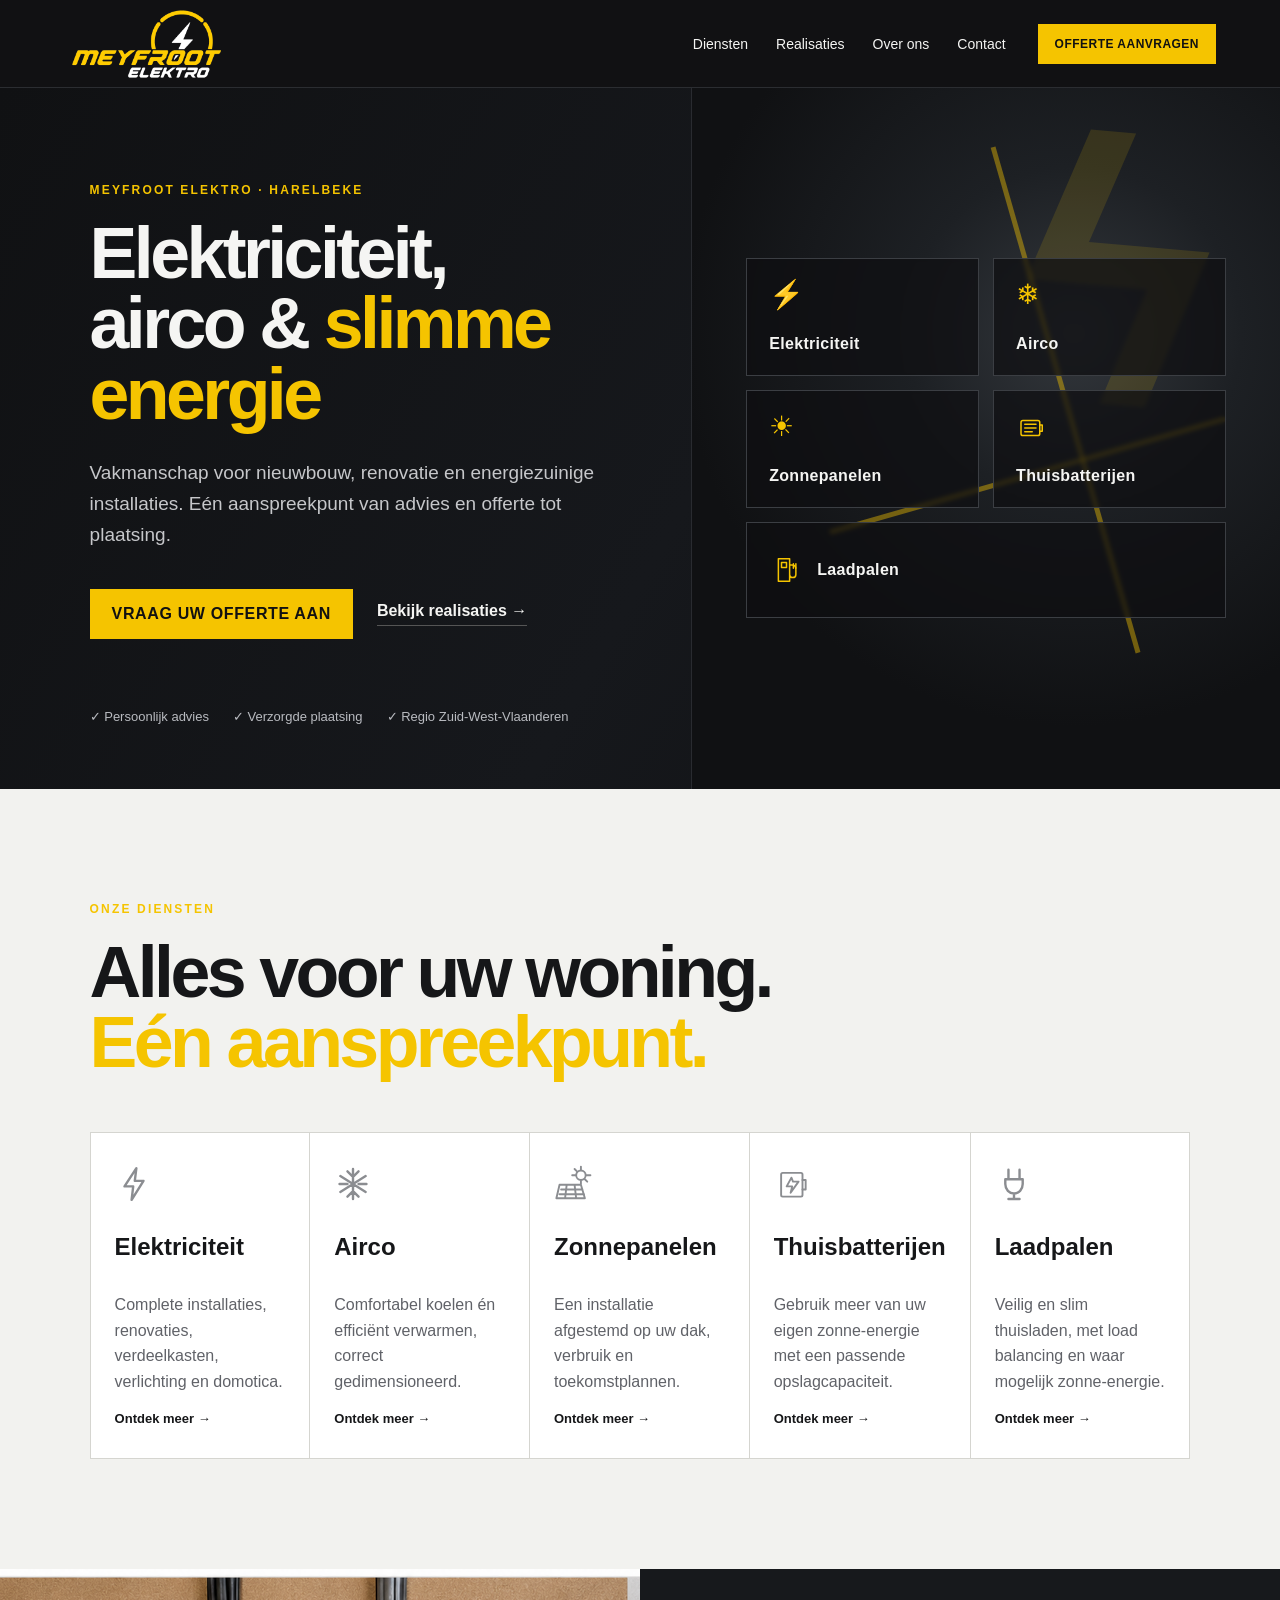
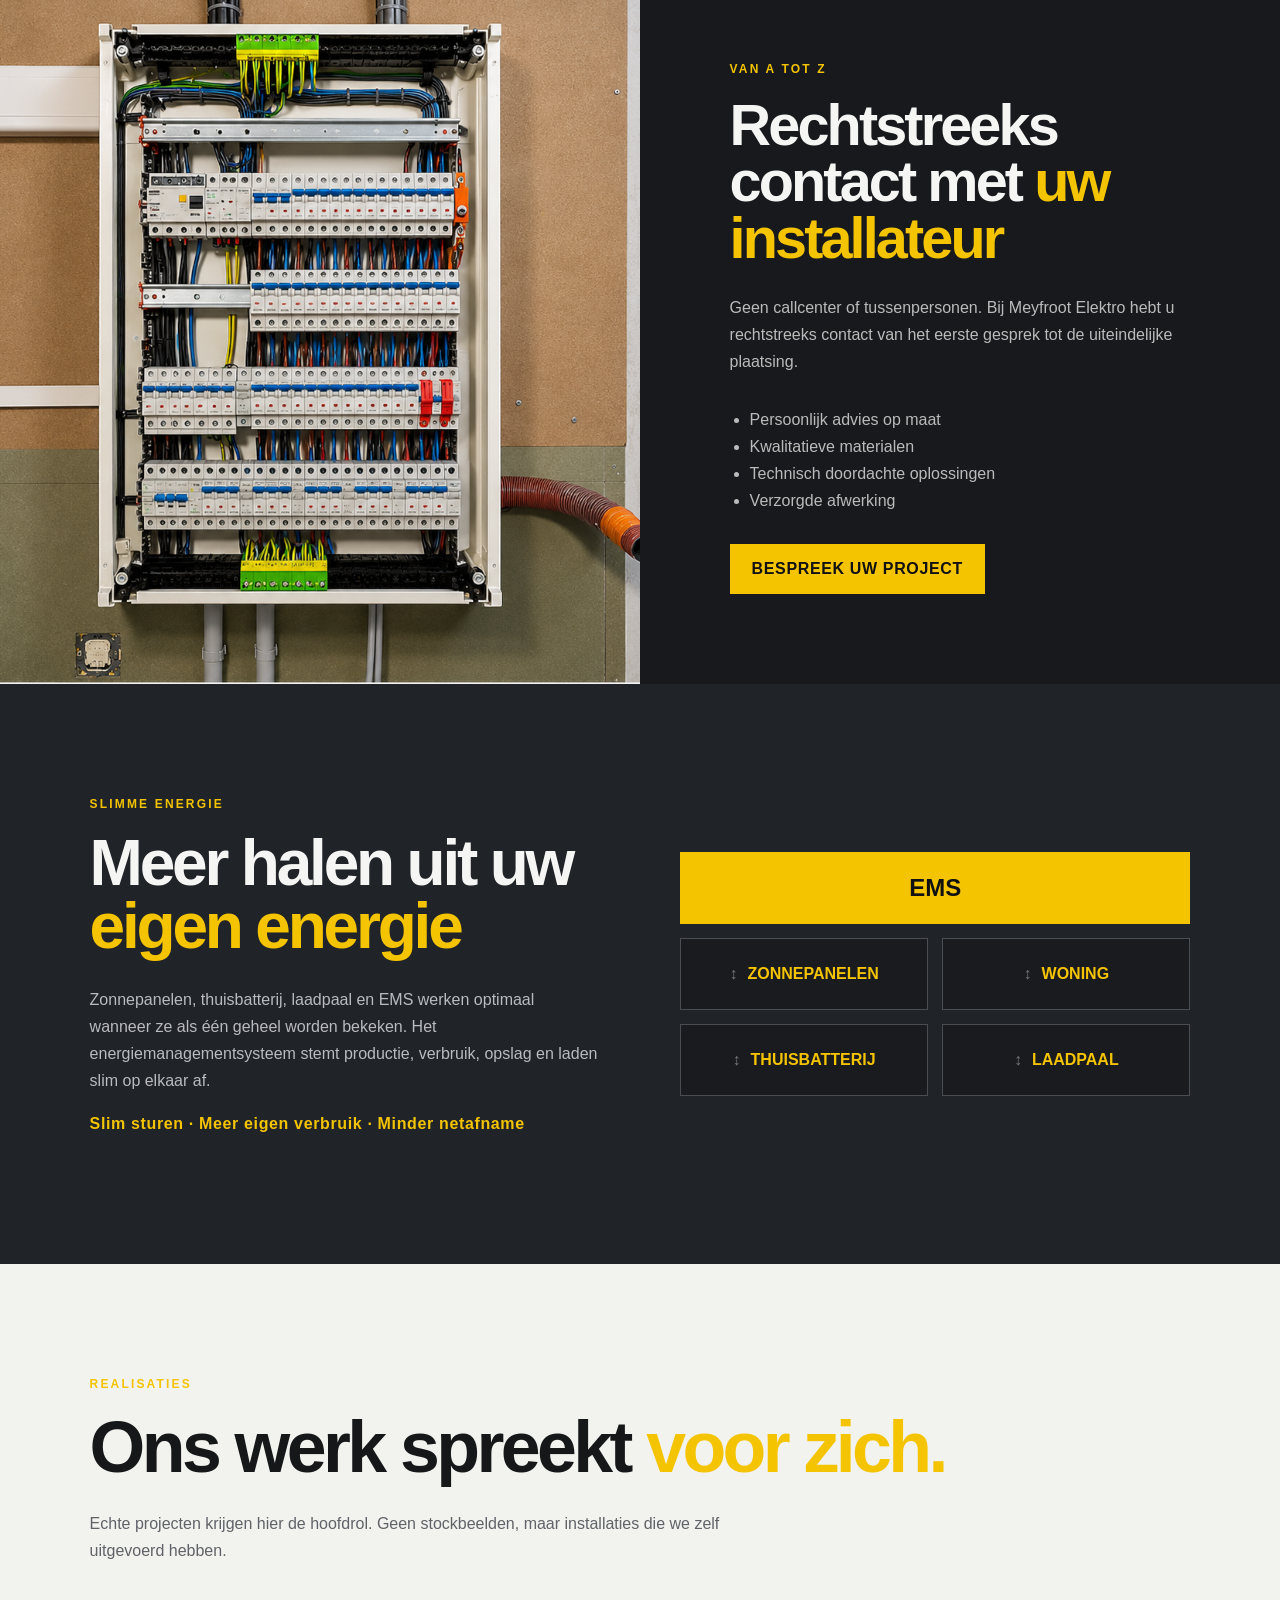
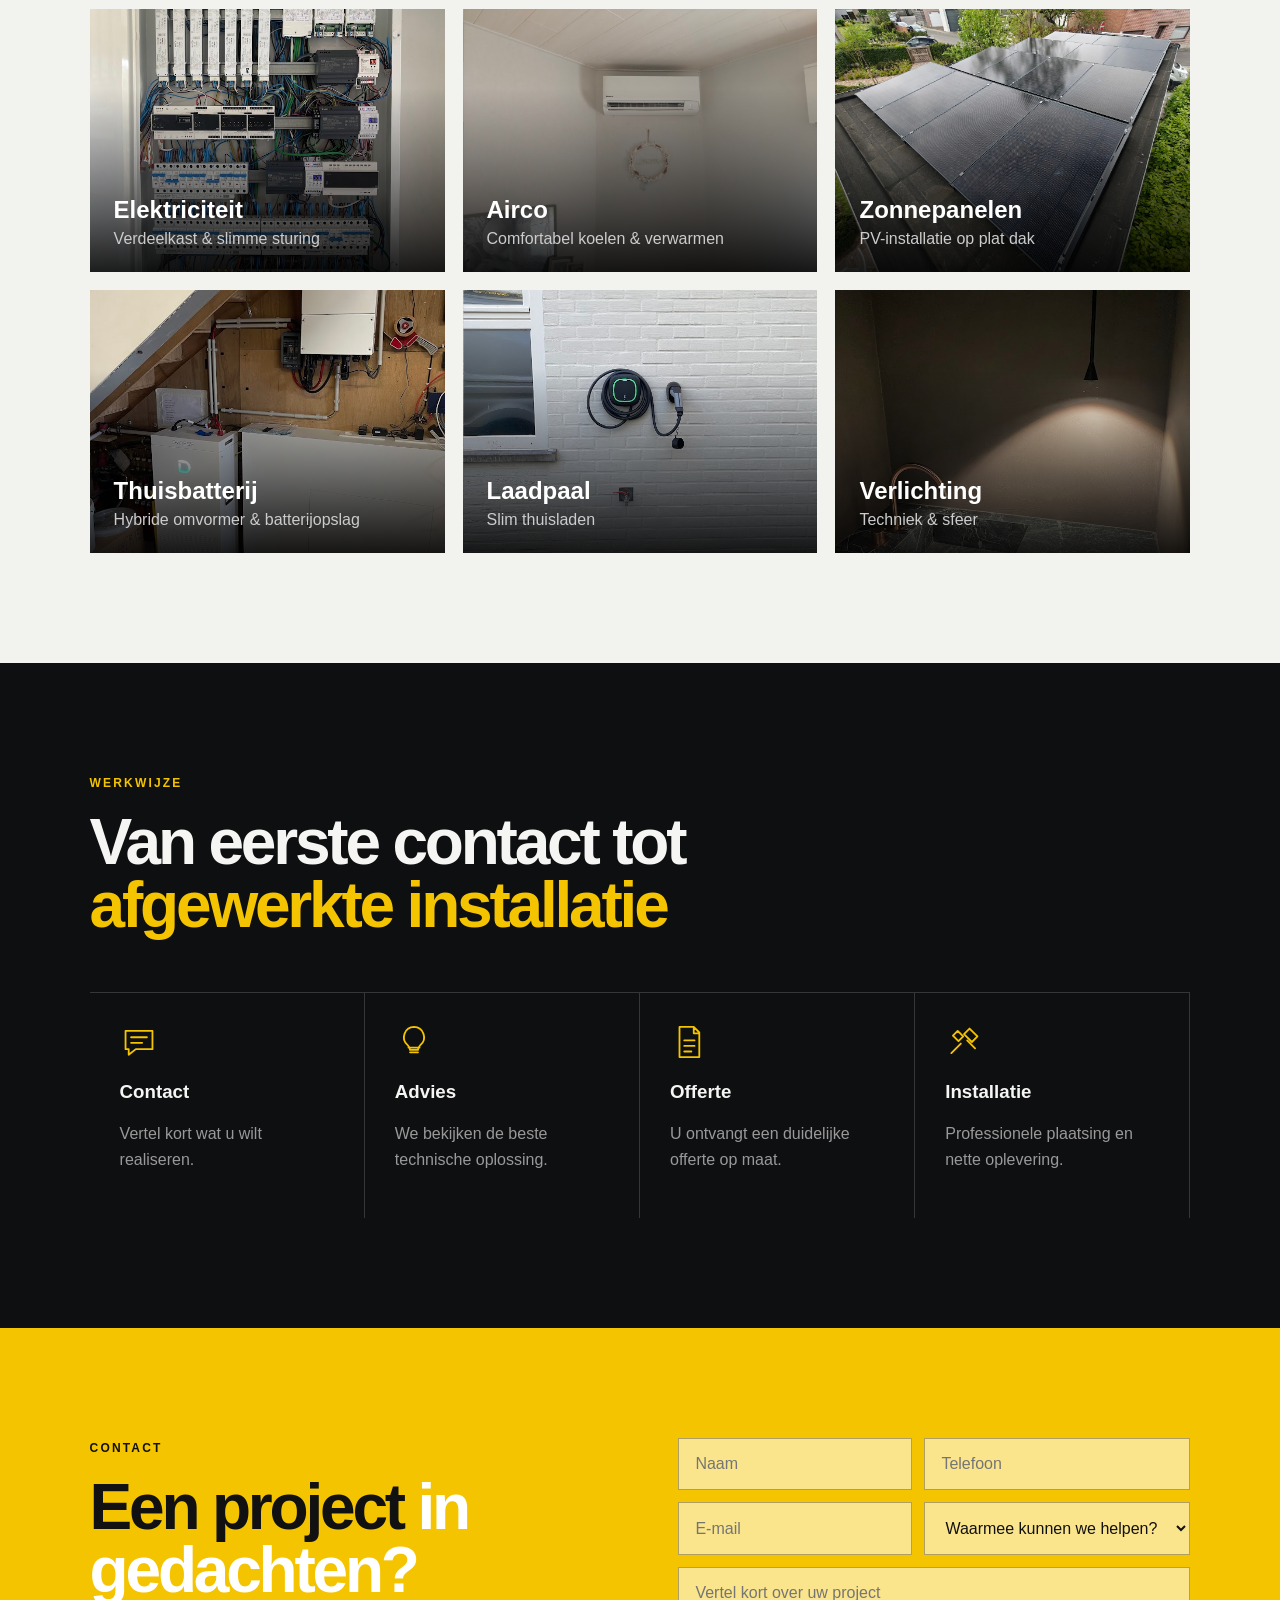
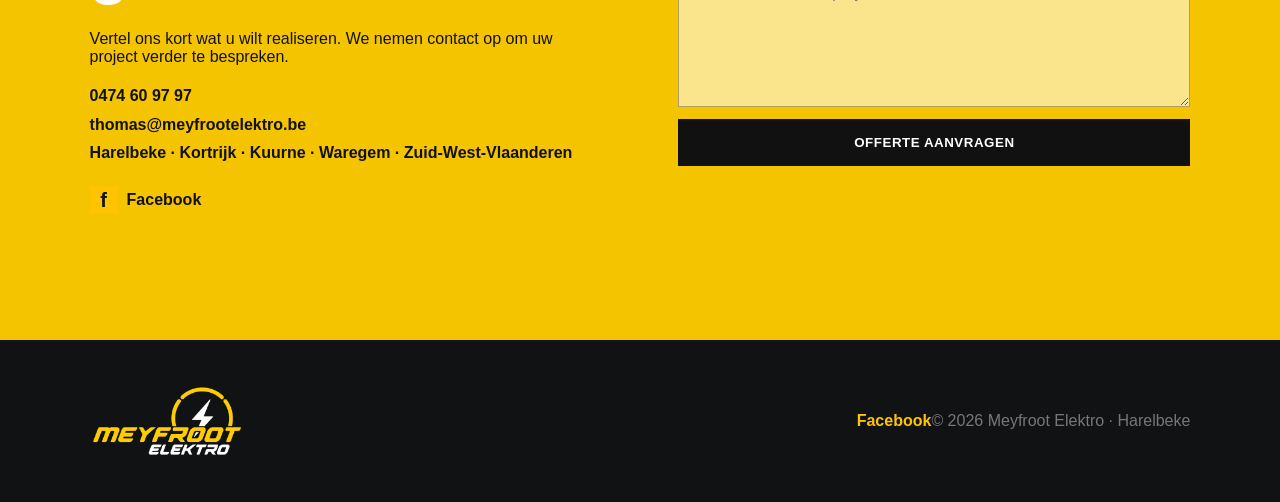
==== index.html @ 27830243 "Website Meyfroot Elektro overgezet van Wix Co-Authored-By: Claude Opus 5.5 <noreply@anthropic.com> C" ====
<!doctype html><html lang="nl"><head><meta charset="utf-8"><meta name="viewport" content="width=device-width,initial-scale=1"><title>Meyfroot Elektro | Elektricien Harelbeke & Kortrijk</title><meta name="description" content="Elektriciteitswerken, airco, zonnepanelen, thuisbatterijen en laadpalen in Harelbeke, Kortrijk en Zuid-West-Vlaanderen."><link rel="stylesheet" href="style.css"></head><body>
<header><a class="brand" href="#home"><img src="meyfroot-logo.png" alt="Meyfroot Elektro"></a><nav><a href="#diensten">Diensten</a><a href="realisaties.html">Realisaties</a><a href="#over">Over ons</a><a href="#contact">Contact</a></nav><a class="btn small" href="#contact">Offerte aanvragen</a></header>
<main id="home"><section class="hero"><div class="hero-copy"><span class="eyebrow">MEYFROOT ELEKTRO · HARELBEKE</span><h1>Elektriciteit, airco & <em>slimme energie</em></h1><p>Vakmanschap voor nieuwbouw, renovatie en energiezuinige installaties. Eén aanspreekpunt van advies en offerte tot plaatsing.</p><div class="actions"><a class="btn" href="#contact">Vraag uw offerte aan</a><a class="ghost" href="realisaties.html">Bekijk realisaties →</a></div><div class="trust"><span>✓ Persoonlijk advies</span><span>✓ Verzorgde plaatsing</span><span>✓ Regio Zuid-West-Vlaanderen</span></div></div><div class="hero-visual"><div class="hero-bolt" aria-hidden="true">ϟ</div><div class="hero-service-grid">
<a href="elektriciteit.html"><span class="mini-icon">⚡</span><b>Elektriciteit</b></a>
<a href="airco.html"><span class="mini-icon">❄</span><b>Airco</b></a>
<a href="zonnepanelen.html"><span class="mini-icon">☀</span><b>Zonnepanelen</b></a>
<a href="thuisbatterijen.html"><span class="mini-icon svg-mini"><svg viewBox="0 0 48 48" aria-hidden="true"><rect x="8" y="12" width="30" height="24" rx="3"/><path d="M38 19h4v10h-4M14 18h18M14 24h18M14 30h12"/></svg></span><b>Thuisbatterijen</b></a>
<a href="laadpalen.html"><span class="mini-icon svg-mini"><svg viewBox="0 0 48 48" aria-hidden="true"><path d="M15 6h18v36H15zM20 12h8v8h-8zM33 16h4c4 0 6 3 6 7v8c0 3-2 5-5 5s-5-2-5-5"/><path d="M39 14v7M43 14v7"/></svg></span><b>Laadpalen</b></a>
</div></div></section>
<section class="section light" id="diensten"><span class="eyebrow dark">ONZE DIENSTEN</span><h2>Alles voor uw woning.<br><em>Eén aanspreekpunt.</em></h2><div class="cards"><article><span class="service-icon" aria-hidden="true"><svg viewBox="0 0 48 48"><path d="M27 4 12 27h11l-2 17 15-24H25z"/></svg></span><h3>Elektriciteit</h3><p>Complete installaties, renovaties, verdeelkasten, verlichting en domotica.</p><a href="elektriciteit.html">Ontdek meer →</a></article><article><span class="service-icon" aria-hidden="true"><svg viewBox="0 0 48 48"><path d="M24 5v38M8 14l32 20M8 34l32-20M17 8l7 7 7-7M17 40l7-7 7 7M7 24h10M31 24h10"/></svg></span><h3>Airco</h3><p>Comfortabel koelen én efficiënt verwarmen, correct gedimensioneerd.</p><a href="airco.html">Ontdek meer →</a></article><article><span class="service-icon" aria-hidden="true"><svg viewBox="0 0 48 48"><circle cx="34" cy="13" r="6"/><path d="M34 2v4M34 20v4M23 13h4M41 13h5M26 5l3 3M39 18l3 3M7 25h27l5 17H3zM9 31h27M7 37h31M16 25l-2 17M26 25l2 17"/></svg></span><h3>Zonnepanelen</h3><p>Een installatie afgestemd op uw dak, verbruik en toekomstplannen.</p><a href="zonnepanelen.html">Ontdek meer →</a></article><article><span class="service-icon" aria-hidden="true"><svg viewBox="0 0 48 48"><rect x="9" y="10" width="27" height="30" rx="2"/><path d="M36 19h4v12h-4M22 16l-6 11h7l-2 8 10-14h-7z"/></svg></span><h3>Thuisbatterijen</h3><p>Gebruik meer van uw eigen zonne-energie met een passende opslagcapaciteit.</p><a href="thuisbatterijen.html">Ontdek meer →</a></article><article><span class="service-icon" aria-hidden="true"><svg viewBox="0 0 48 48"><path d="M17 6v12M31 6v12M13 18h22v6c0 7-5 12-11 12s-11-5-11-12zM24 36v7M17 43h14"/></svg></span><h3>Laadpalen</h3><p>Veilig en slim thuisladen, met load balancing en waar mogelijk zonne-energie.</p><a href="laadpalen.html">Ontdek meer →</a></article></div></section>
<section class="split" id="over"><div class="real-photo"><img src="assets/elektriciteit-contact-kast-clean.png" alt="Verzorgde elektrische verdeelkast door Meyfroot Elektro"></div><div class="split-copy"><span class="eyebrow">VAN A TOT Z</span><h2>Rechtstreeks contact met <em>uw installateur</em></h2><p>Geen callcenter of tussenpersonen. Bij Meyfroot Elektro hebt u rechtstreeks contact van het eerste gesprek tot de uiteindelijke plaatsing.</p><ul><li>Persoonlijk advies op maat</li><li>Kwalitatieve materialen</li><li>Technisch doordachte oplossingen</li><li>Verzorgde afwerking</li></ul><a class="btn" href="#contact">Bespreek uw project</a></div></section>
<section class="section energy"><div><span class="eyebrow">SLIMME ENERGIE</span><h2>Meer halen uit uw <em>eigen energie</em></h2><p>Zonnepanelen, thuisbatterij, laadpaal en EMS werken optimaal wanneer ze als één geheel worden bekeken. Het energiemanagementsysteem stemt productie, verbruik, opslag en laden slim op elkaar af.</p><p class="energy-benefits">Slim sturen · Meer eigen verbruik · Minder netafname</p></div><div class="ems-flow"><b class="ems-core">EMS</b><span>ZONNEPANELEN</span><span>WONING</span><span>THUISBATTERIJ</span><span>LAADPAAL</span></div></section>
<section class="section light" id="realisaties"><span class="eyebrow dark">REALISATIES</span><h2>Ons werk spreekt <em>voor zich.</em></h2><p class="lead">Echte projecten krijgen hier de hoofdrol. Geen stockbeelden, maar installaties die we zelf uitgevoerd hebben.</p><div class="projects">
<a class="project-card" href="elektriciteit.html" style="background-image:url('assets/elektriciteit.jpg')"><strong>Elektriciteit</strong><span>Verdeelkast & slimme sturing</span></a>
<a class="project-card" href="airco.html" style="background-image:url('assets/airco.jpg')"><strong>Airco</strong><span>Comfortabel koelen & verwarmen</span></a>
<a class="project-card" href="zonnepanelen.html" style="background-image:url('assets/zonnepanelen.jpg')"><strong>Zonnepanelen</strong><span>PV-installatie op plat dak</span></a>
<a class="project-card" href="thuisbatterijen.html" style="background-image:url('assets/batterij.jpg')"><strong>Thuisbatterij</strong><span>Hybride omvormer & batterijopslag</span></a>
<a class="project-card" href="laadpalen.html" style="background-image:url('assets/laadpaal.jpg')"><strong>Laadpaal</strong><span>Slim thuisladen</span></a>
<a class="project-card" href="realisaties.html#verlichting" style="background-image:url('assets/verlichting.jpg')"><strong>Verlichting</strong><span>Techniek & sfeer</span></a>
</div></section>
<section class="process"><span class="eyebrow">WERKWIJZE</span><h2>Van eerste contact tot <em>afgewerkte installatie</em></h2><div class="steps"><div><span class="step-icon" aria-hidden="true"><svg viewBox="0 0 48 48"><path d="M7 10h34v23H20l-9 7v-7H7z"/><path d="M14 18h20M14 25h14"/></svg></span><h3>Contact</h3><p>Vertel kort wat u wilt realiseren.</p></div><div><span class="step-icon" aria-hidden="true"><svg viewBox="0 0 48 48"><path d="M17 31h14M19 37h10M24 5a13 13 0 0 0-8 23c2 2 3 4 3 6h10c0-2 1-4 3-6A13 13 0 0 0 24 5z"/></svg></span><h3>Advies</h3><p>We bekijken de beste technische oplossing.</p></div><div><span class="step-icon" aria-hidden="true"><svg viewBox="0 0 48 48"><path d="M12 5h18l7 7v31H12zM30 5v8h7M18 22h13M18 29h13M18 36h9"/></svg></span><h3>Offerte</h3><p>U ontvangt een duidelijke offerte op maat.</p></div><div><span class="step-icon" aria-hidden="true"><svg viewBox="0 0 48 48"><path d="m8 38 12-12M16 10l7 7-6 6-7-7zM28 22l10 10M31 7l10 10-7 7-10-10z"/></svg></span><h3>Installatie</h3><p>Professionele plaatsing en nette oplevering.</p></div></div></section>
<section class="contact" id="contact"><div><span class="eyebrow dark">CONTACT</span><h2>Een project <em>in gedachten?</em></h2><p>Vertel ons kort wat u wilt realiseren. We nemen contact op om uw project verder te bespreken.</p><p class="details"><a href="tel:+32474609797">0474 60 97 97</a><br><a href="mailto:thomas@meyfrootelektro.be">thomas@meyfrootelektro.be</a><br>Harelbeke · Kortrijk · Kuurne · Waregem · Zuid-West-Vlaanderen</p><p class="social-links"><a href="https://www.facebook.com/meyfrootelektro" target="_blank" rel="noopener" aria-label="Meyfroot Elektro op Facebook"><span class="social-icon">f</span> Facebook</a></p></div><form action="mailto:thomas@meyfrootelektro.be" method="post" enctype="text/plain"><input name="naam" placeholder="Naam"><input name="telefoon" placeholder="Telefoon"><input name="email" type="email" placeholder="E-mail"><select name="dienst"><option>Waarmee kunnen we helpen?</option><option>Elektriciteit</option><option>Airco</option><option>Zonnepanelen</option><option>Thuisbatterij</option><option>Laadpaal</option></select><textarea name="project" placeholder="Vertel kort over uw project"></textarea><button class="btn">Offerte aanvragen</button></form></section></main>
<footer><img src="meyfroot-logo.png" alt="Meyfroot Elektro"><a class="footer-social" href="https://www.facebook.com/meyfrootelektro" target="_blank" rel="noopener" aria-label="Meyfroot Elektro op Facebook">Facebook</a><p>© 2026 Meyfroot Elektro · Harelbeke</p></footer></body></html>
---- style.css ----
:root{--y:#f5c400;--bg:#111214;--bg2:#191b1f;--text:#f5f5f3;--muted:#a6a8ad;--light:#f2f2ef;--ink:#161719}*{box-sizing:border-box}html{scroll-behavior:smooth}body{margin:0;font-family:Arial,Helvetica,sans-serif;background:var(--bg);color:var(--text)}a{color:inherit;text-decoration:none}header{height:88px;display:flex;align-items:center;gap:32px;padding:0 max(5vw,28px);position:sticky;top:0;z-index:20;background:rgba(17,18,20,.94);border-bottom:1px solid #2b2d31}.brand img{width:175px;display:block}nav{display:flex;gap:28px;margin-left:auto;font-size:14px}nav a:hover{color:var(--y)}.btn{display:inline-block;background:var(--y);color:#111;padding:16px 22px;font-weight:800;border:0;text-transform:uppercase;letter-spacing:.04em}.btn.small{padding:13px 17px;font-size:12px}.hero{min-height:720px;display:grid;grid-template-columns:1.05fr .95fr;background:linear-gradient(120deg,#101113 0%,#16181c 55%,#0e0f11 100%)}.hero-copy{padding:120px 7vw 80px}.eyebrow{color:var(--y);font-size:12px;font-weight:800;letter-spacing:.18em}.eyebrow.dark{color:var(--y)}.hero h1,.section h2,.split h2,.process h2,.contact h2{font-size:clamp(42px,5.6vw,82px);line-height:.98;letter-spacing:-.05em;margin:20px 0 28px;max-width:900px}.hero h1 em,h2 em{font-style:normal;color:var(--y)}.hero p{font-size:19px;line-height:1.65;color:#c6c7ca;max-width:650px}.actions{display:flex;align-items:center;gap:24px;margin-top:38px}.ghost{font-weight:700;border-bottom:1px solid #555;padding-bottom:5px}.trust{display:flex;flex-wrap:wrap;gap:24px;margin-top:70px;color:#b9bbc0;font-size:13px}.hero-visual{position:relative;overflow:hidden;background:radial-gradient(circle at 65% 35%,#33373c 0,#1d2024 28%,#101113 66%);border-left:1px solid #292b30}.hero-visual:before,.hero-visual:after{content:"";position:absolute;background:var(--y);opacity:.9;transform:rotate(-16deg)}.hero-visual:before{width:5px;height:75%;left:63%;top:7%}.hero-visual:after{height:5px;width:70%;left:22%;top:55%}.bolt{font-size:300px;color:var(--y);position:absolute;right:16%;top:12%;font-weight:900;line-height:1;filter:drop-shadow(0 0 25px rgba(245,196,0,.15))}.visual-label{position:absolute;bottom:55px;left:55px;font-size:13px;letter-spacing:.12em;color:#aaa}.visual-label b{color:#fff}.section{padding:110px 7vw}.light{background:var(--light);color:var(--ink)}.light h2 em{color:var(--y)}.cards{display:grid;grid-template-columns:repeat(5,1fr);gap:1px;background:#d5d5d0;border:1px solid #d5d5d0;margin-top:55px}.cards article{background:#fff;padding:32px 24px;min-height:285px;display:flex;flex-direction:column}.cards article>span{font-size:12px;color:#8b8d91}.cards h3{font-size:24px;margin:45px 0 15px}.cards p{line-height:1.6;color:#606268}.cards a{margin-top:auto;font-weight:800;font-size:13px}.cards article:hover{background:var(--y)}.split{display:grid;grid-template-columns:1fr 1fr;min-height:650px}.real-photo{min-height:650px;background:#111;overflow:hidden}.real-photo img{width:100%;height:100%;min-height:650px;object-fit:cover;display:block}.split-copy{padding:90px 7vw;background:#17191c}.split-copy h2{font-size:clamp(38px,4.5vw,68px)}.split-copy p,.split-copy li{color:#bbb;line-height:1.7}.split-copy ul{padding-left:20px;margin:30px 0}.energy{display:grid;grid-template-columns:1fr 1fr;gap:80px;background:#202328}.energy h2{font-size:clamp(40px,5vw,70px)}.energy p{color:#b9bbc0;line-height:1.7}.flow{display:flex;align-items:center;justify-content:center;gap:16px;flex-wrap:wrap}.flow b{border:1px solid #464a50;padding:22px 16px;color:var(--y)}.flow i{font-style:normal;color:#777}.lead{max-width:650px;color:#606268;line-height:1.7}.projects{display:grid;grid-template-columns:repeat(3,1fr);gap:18px;margin-top:45px}.projects div{aspect-ratio:1.35;background-color:#202226;background-size:cover;background-position:center;color:#fff;padding:24px;display:flex;flex-direction:column;justify-content:flex-end;position:relative;overflow:hidden}.projects div:before{content:"";position:absolute;inset:0;background:linear-gradient(transparent 30%,rgba(0,0,0,.88))}.projects strong,.projects span{position:relative}.projects strong{font-size:24px}.projects span{color:#ccc;margin-top:6px}.process{padding:110px 7vw;background:#0e0f11}.process h2{font-size:clamp(40px,5vw,70px)}.steps{display:grid;grid-template-columns:repeat(4,1fr);border-top:1px solid #34363a;margin-top:55px}.steps div{padding:30px;border-right:1px solid #34363a}.steps b{color:var(--y);font-size:13px}.steps p{color:#999;line-height:1.6}.contact{display:grid;grid-template-columns:1fr 1fr;gap:80px;padding:110px 7vw;background:var(--y);color:#111}.contact .eyebrow.dark{color:#111}.contact h2{font-size:clamp(42px,5vw,72px)}.contact h2 em{color:#fff}.details{font-weight:700;line-height:1.8}.contact form{display:grid;grid-template-columns:1fr 1fr;gap:12px;align-content:start}.contact input,.contact select,.contact textarea{font:inherit;padding:16px;border:1px solid rgba(0,0,0,.3);background:rgba(255,255,255,.55);color:#111}.contact textarea{grid-column:1/-1;min-height:140px}.contact button{background:#111;color:#fff;cursor:pointer}.contact form .btn{grid-column:1/-1}footer{padding:45px 7vw;display:flex;align-items:center;justify-content:space-between;color:#777}footer img{width:150px}@media(max-width:900px){header nav{display:none}.btn.small{margin-left:auto}.hero,.split,.energy,.contact{grid-template-columns:1fr}.hero{min-height:auto}.hero-copy{padding:80px 7vw}.hero-visual{min-height:390px}.cards{grid-template-columns:1fr 1fr}.projects{grid-template-columns:1fr 1fr}.steps{grid-template-columns:1fr 1fr}.contact{gap:35px}}@media(max-width:580px){header{height:72px;padding:0 18px}.brand img{width:130px}.btn.small{font-size:10px;padding:10px}.hero h1{font-size:46px}.hero-copy{padding:60px 22px}.trust{margin-top:45px}.section,.process,.contact{padding:75px 22px}.cards,.projects,.steps{grid-template-columns:1fr}.cards article{min-height:230px}.split-copy{padding:70px 22px}.contact form{grid-template-columns:1fr}.contact textarea,.contact form .btn{grid-column:auto}footer{padding:35px 22px;flex-direction:column;gap:20px;align-items:flex-start}}
.service-hero{min-height:470px;display:grid;grid-template-columns:1.05fr .95fr;background:#111214}.service-hero .hero-copy{padding:95px 7vw 70px}.service-hero .service-cover{min-height:470px;background-size:cover;background-position:center;position:relative}.service-hero .service-cover:after{content:"";position:absolute;inset:0;background:linear-gradient(90deg,rgba(17,18,20,.55),rgba(17,18,20,.05))}.service-info{padding:90px 7vw;background:#f2f2ef;color:#161719}.service-info h2,.realizations h2{font-size:clamp(36px,4.2vw,60px);letter-spacing:-.04em;margin:0 0 25px}.service-info p{max-width:760px;line-height:1.75;color:#606268}.realizations{padding:95px 7vw;background:#fff;color:#161719}.real-grid{display:grid;grid-template-columns:repeat(3,1fr);gap:18px;margin-top:40px}.real-card{background:#f3f3f0}.real-card img{width:100%;height:330px;object-fit:cover;display:block}.real-card div{padding:20px 20px 24px}.real-card strong{display:block;font-size:20px;margin-bottom:7px}.real-card span{color:#6d6f73;font-size:14px;line-height:1.5}.service-cta{padding:70px 7vw;background:var(--y);color:#111;display:flex;align-items:center;justify-content:space-between;gap:30px}.service-cta h2{margin:0;font-size:clamp(30px,4vw,52px);letter-spacing:-.04em}.service-cta .btn{background:#111;color:#fff}.service-header .back{margin-left:auto;color:#bbb;font-size:13px}.service-header .btn.small{margin-left:0}@media(max-width:900px){.service-hero{grid-template-columns:1fr}.service-hero .service-cover{min-height:360px}.real-grid{grid-template-columns:1fr 1fr}.service-cta{align-items:flex-start;flex-direction:column}}@media(max-width:580px){.service-header .back{display:none}.service-hero .hero-copy,.service-info,.realizations,.service-cta{padding-left:22px;padding-right:22px}.real-grid{grid-template-columns:1fr}.real-card img{height:270px}}

/* Meyfroot refinement v5 */
.brand img{width:175px;max-height:70px;object-fit:contain}
footer img{width:150px;max-height:72px;object-fit:contain}
.service-icon{width:38px;height:38px;color:var(--y);display:block}
.service-icon svg{width:100%;height:100%;fill:none;stroke:currentColor;stroke-width:2.4;stroke-linecap:round;stroke-linejoin:round}
.service-icon svg path:first-child{vector-effect:non-scaling-stroke}
.cards h3{margin:30px 0 15px}
.cards article:hover .service-icon{color:#111}
.visual-services{position:absolute;left:55px;bottom:48px;right:45px;display:flex;flex-wrap:wrap;gap:10px 18px;max-width:520px}
.visual-services b{font-size:12px;letter-spacing:.11em;color:#fff;font-weight:800}
.visual-services b:after{content:"·";color:var(--y);margin-left:18px}
.visual-services b:last-child:after{display:none}
@media(max-width:580px){.brand img{width:130px;max-height:54px}.visual-services{left:24px;right:24px;bottom:28px}.visual-services b{font-size:10px}}

/* V6 refinements */
.hero{min-height:620px;grid-template-columns:1.08fr .92fr}
.hero-copy{padding-top:92px;padding-bottom:65px}
.hero-visual{display:flex;align-items:center;justify-content:center;padding:54px;isolation:isolate}
.hero-visual:before,.hero-visual:after{opacity:.42}
.hero-bolt{position:absolute;z-index:-1;right:10%;top:4%;font-size:340px;line-height:1;color:rgba(245,196,0,.13);font-weight:900;transform:rotate(5deg)}
.hero-service-grid{width:min(560px,100%);display:grid;grid-template-columns:1fr 1fr;gap:14px;position:relative;z-index:2}
.hero-service-grid a{min-height:118px;border:1px solid #3b3e43;background:rgba(14,15,17,.72);padding:22px;display:flex;flex-direction:column;justify-content:space-between;transition:.2s ease;backdrop-filter:blur(2px)}
.hero-service-grid a:last-child{grid-column:1/-1;min-height:96px;flex-direction:row;align-items:center;justify-content:flex-start;gap:18px}
.hero-service-grid a:hover{border-color:var(--y);transform:translateY(-3px);background:#17191c}
.hero-service-grid b{font-size:16px;letter-spacing:.02em}
.mini-icon{font-size:28px;line-height:1;color:var(--y);font-weight:400}
.projects .project-card{aspect-ratio:1.35;background-color:#202226;background-size:cover;background-position:center;color:#fff;padding:24px;display:flex;flex-direction:column;justify-content:flex-end;position:relative;overflow:hidden;transition:transform .2s ease,box-shadow .2s ease}
.projects .project-card:before{content:"";position:absolute;inset:0;background:linear-gradient(transparent 30%,rgba(0,0,0,.88));transition:background .2s ease}
.projects .project-card strong,.projects .project-card span{position:relative;z-index:1}
.projects .project-card strong{font-size:24px}.projects .project-card span{color:#ccc;margin-top:6px}
.projects .project-card:hover{transform:translateY(-4px);box-shadow:0 12px 30px rgba(0,0,0,.16)}
.projects .project-card:hover:before{background:linear-gradient(transparent 22%,rgba(0,0,0,.94))}
.step-icon{width:38px;height:38px;color:var(--y);display:block;margin-bottom:20px}
.step-icon svg{width:100%;height:100%;fill:none;stroke:currentColor;stroke-width:2.3;stroke-linecap:round;stroke-linejoin:round}
.steps h3{margin-top:0}
@media(max-width:900px){.hero{min-height:auto}.hero-visual{min-height:500px;padding:38px}.hero-service-grid{max-width:620px}}
@media(max-width:580px){.hero-visual{min-height:auto;padding:34px 22px}.hero-service-grid{grid-template-columns:1fr}.hero-service-grid a,.hero-service-grid a:last-child{grid-column:auto;min-height:88px;flex-direction:row;align-items:center;justify-content:flex-start;gap:16px}.hero-bolt{font-size:230px;right:0;top:8%}}

.svg-mini{width:30px;height:30px;display:block;color:var(--y)}
.svg-mini svg{width:100%;height:100%;fill:none;stroke:currentColor;stroke-width:2.4;stroke-linecap:round;stroke-linejoin:round}
.realisatie-hero{background:#111214;color:#fff;padding:100px max(6vw,40px) 70px}.realisatie-hero h1{font-size:clamp(48px,7vw,92px);margin:14px 0 20px;line-height:.95}.realisatie-hero h1 em,.gallery-section h2 em,.realisatie-cta h2 em{color:var(--y);font-style:normal}.realisatie-hero p{max-width:760px;color:#c6c6c6;font-size:18px}.filter-links{display:flex;flex-wrap:wrap;gap:10px;margin-top:34px}.filter-links a{border:1px solid #3a3d41;padding:12px 16px;font-weight:700}.filter-links a:hover{border-color:var(--y);color:var(--y)}
.gallery-section{padding:78px max(6vw,40px);background:#f5f5f2}.gallery-section.alt{background:#fff}.gallery-section h2{font-size:clamp(38px,5vw,66px);margin:10px 0 34px}.real-gallery{display:grid;grid-template-columns:repeat(3,1fr);gap:18px}.real-gallery figure{margin:0;background:#fff;border:1px solid #e1e1dc;overflow:hidden}.gallery-section.alt .real-gallery figure{background:#f5f5f2}.real-gallery img{width:100%;height:360px;object-fit:cover;display:block;transition:transform .25s ease}.real-gallery figure:hover img{transform:scale(1.025)}.real-gallery figcaption{padding:20px;display:flex;flex-direction:column;gap:7px}.real-gallery figcaption b{font-size:20px}.real-gallery figcaption span{color:#60636a;line-height:1.5}.realisatie-cta{background:#111214;color:#fff;padding:80px max(6vw,40px)}.realisatie-cta h2{font-size:clamp(40px,5vw,68px);margin:10px 0 28px}
@media(max-width:900px){.real-gallery{grid-template-columns:1fr 1fr}.real-gallery img{height:300px}}@media(max-width:580px){.realisatie-hero,.gallery-section,.realisatie-cta{padding-left:22px;padding-right:22px}.real-gallery{grid-template-columns:1fr}.real-gallery img{height:280px}}

/* V8 readability, branding and gallery fixes */
.gallery-section{color:var(--ink)}
.gallery-section h2{color:var(--ink)}
.gallery-section h2 em{color:var(--y)}
.real-gallery figcaption b{color:var(--y)}
.realizations .real-card strong{color:var(--y)}
.brand{display:flex;align-items:center;overflow:visible;flex:0 0 auto}
.brand img{width:165px;height:72px;max-height:72px;object-fit:contain;object-position:center;display:block}
header{overflow:visible}
footer img{width:155px;height:auto;object-fit:contain}
@media(max-width:580px){.brand img{width:122px;height:54px;max-height:54px;object-fit:contain}}

/* V9 social links */
.social-links{margin-top:18px}.social-links a{display:inline-flex;align-items:center;gap:9px;font-weight:800;color:#111;text-decoration:none}.social-icon{display:inline-grid;place-items:center;width:28px;height:28px;background:#ffc400;color:#111;font:900 20px/1 Arial,sans-serif}.social-links a:hover,.footer-social:hover{opacity:.72}.footer-social{color:#ffc400;font-weight:800;text-decoration:none;margin-left:auto}
@media(max-width:760px){.footer-social{margin-left:0}}

.energy-benefits{color:var(--y)!important;font-weight:800;letter-spacing:.04em}.ems-flow{display:grid;grid-template-columns:repeat(2,minmax(140px,1fr));gap:14px;align-content:center;position:relative}.ems-flow span,.ems-core{border:1px solid #4a4d52;min-height:72px;display:flex;align-items:center;justify-content:center;color:var(--y);font-weight:800}.ems-core{grid-column:1/-1;background:var(--y);color:#111;border-color:var(--y);font-size:24px}.ems-flow span{background:#191b1f}.ems-flow span:before{content:"↕";color:#777;margin-right:10px}@media(max-width:580px){.ems-flow{grid-template-columns:1fr 1fr}.ems-flow span{font-size:12px}}

/* V15 - mobile homepage layout */
@media(max-width:580px){
  header{height:78px;padding:0 16px;gap:12px}
  .brand img{width:150px;height:auto;max-height:58px;object-fit:contain}
  header .btn.small{padding:12px 13px;font-size:9px;white-space:nowrap}
  .hero{display:block;min-height:auto}
  .hero-copy{padding:54px 22px 36px}
  .hero h1{font-size:44px;line-height:1.02;margin:16px 0 24px;max-width:none}
  .hero p{font-size:17px;line-height:1.55}
  .actions{gap:14px;align-items:center;margin-top:28px}
  .actions .btn{padding:14px 16px;font-size:12px}
  .actions .ghost{font-size:13px}
  .trust{display:grid;grid-template-columns:1fr;gap:12px;margin-top:36px}
  .hero-visual{min-height:auto;padding:28px 22px 44px;border-left:0;border-top:1px solid #292b30;overflow:hidden}
  .hero-bolt{font-size:190px;right:-25px;top:-15px;opacity:.65}
  .hero-service-grid{width:100%;display:grid;grid-template-columns:1fr 1fr;gap:10px}
  .hero-service-grid a,.hero-service-grid a:last-child{grid-column:auto;min-height:92px;padding:16px 14px;display:flex;flex-direction:column;align-items:flex-start;justify-content:center;gap:9px;overflow:hidden}
  .hero-service-grid a:last-child{grid-column:1/-1;min-height:82px;flex-direction:row;align-items:center}
  .hero-service-grid b{font-size:14px;white-space:normal}
  .hero-service-grid .service-icon{font-size:24px}
}
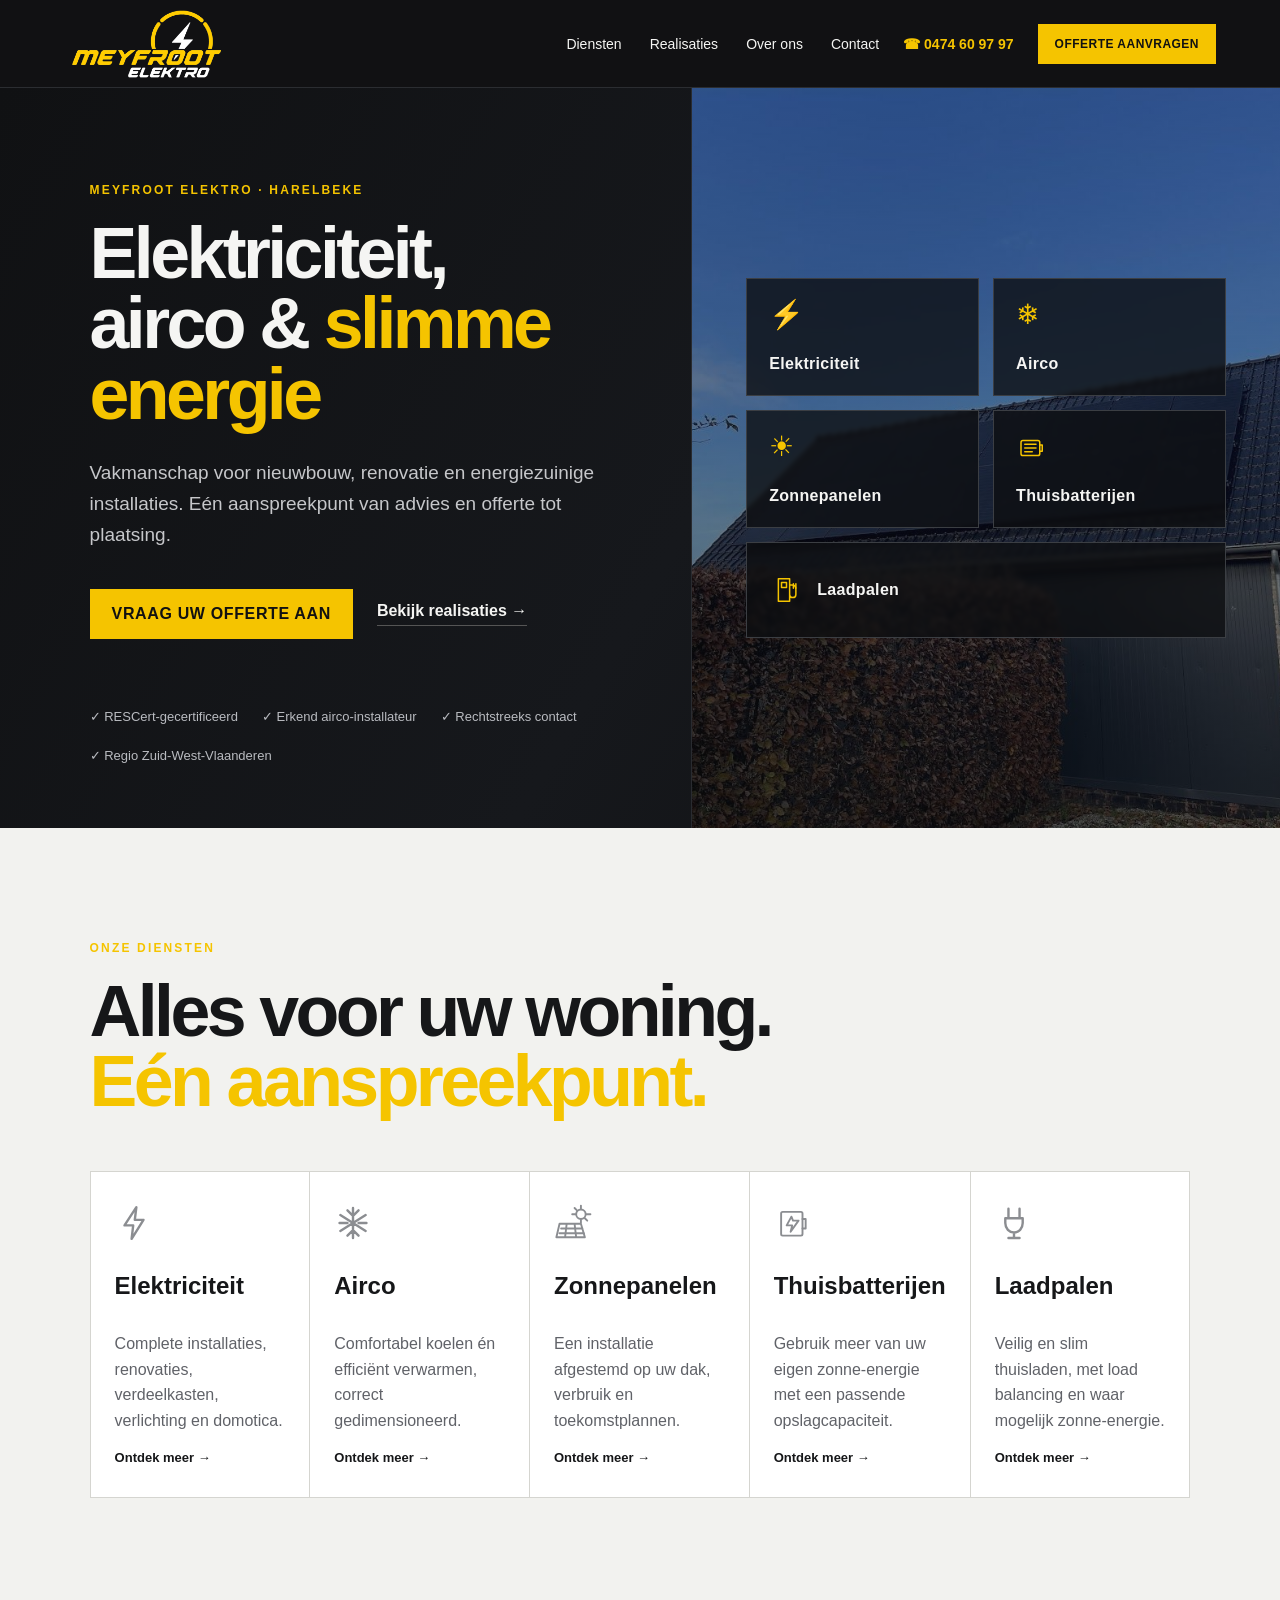
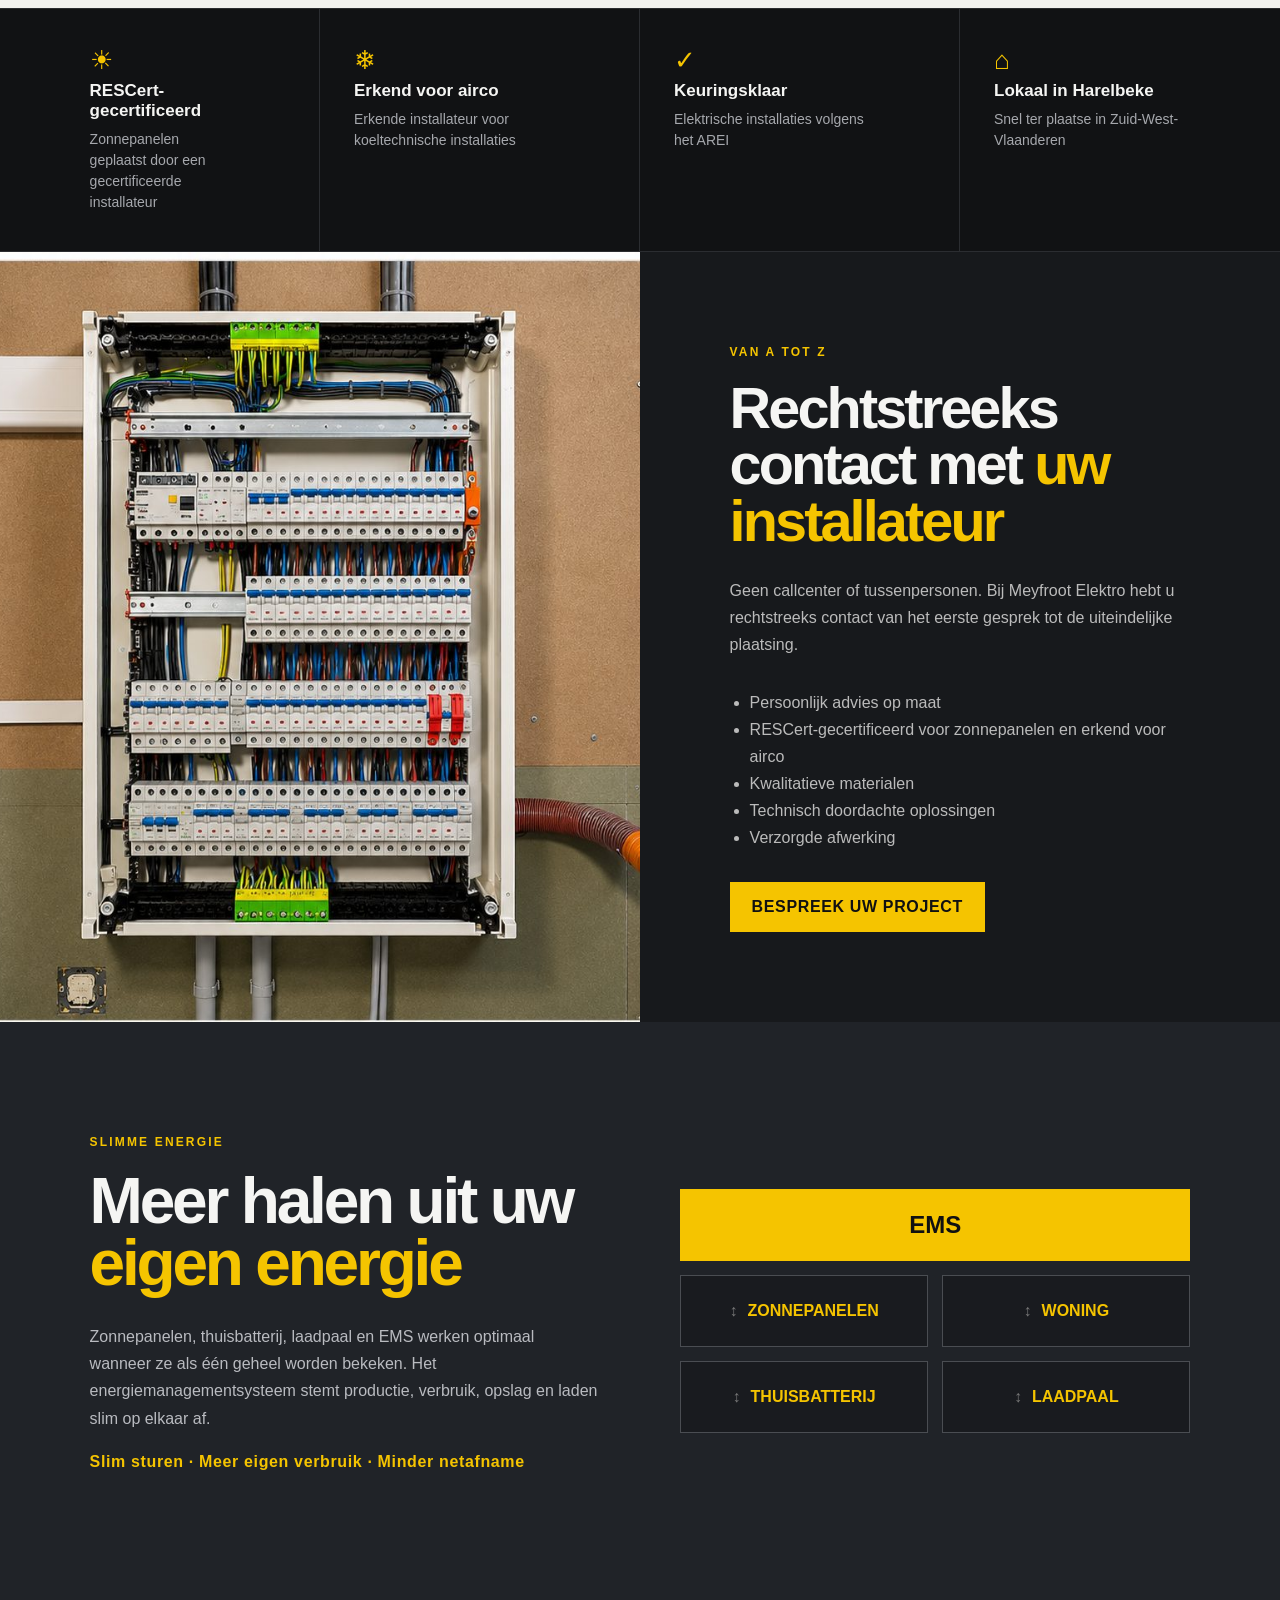
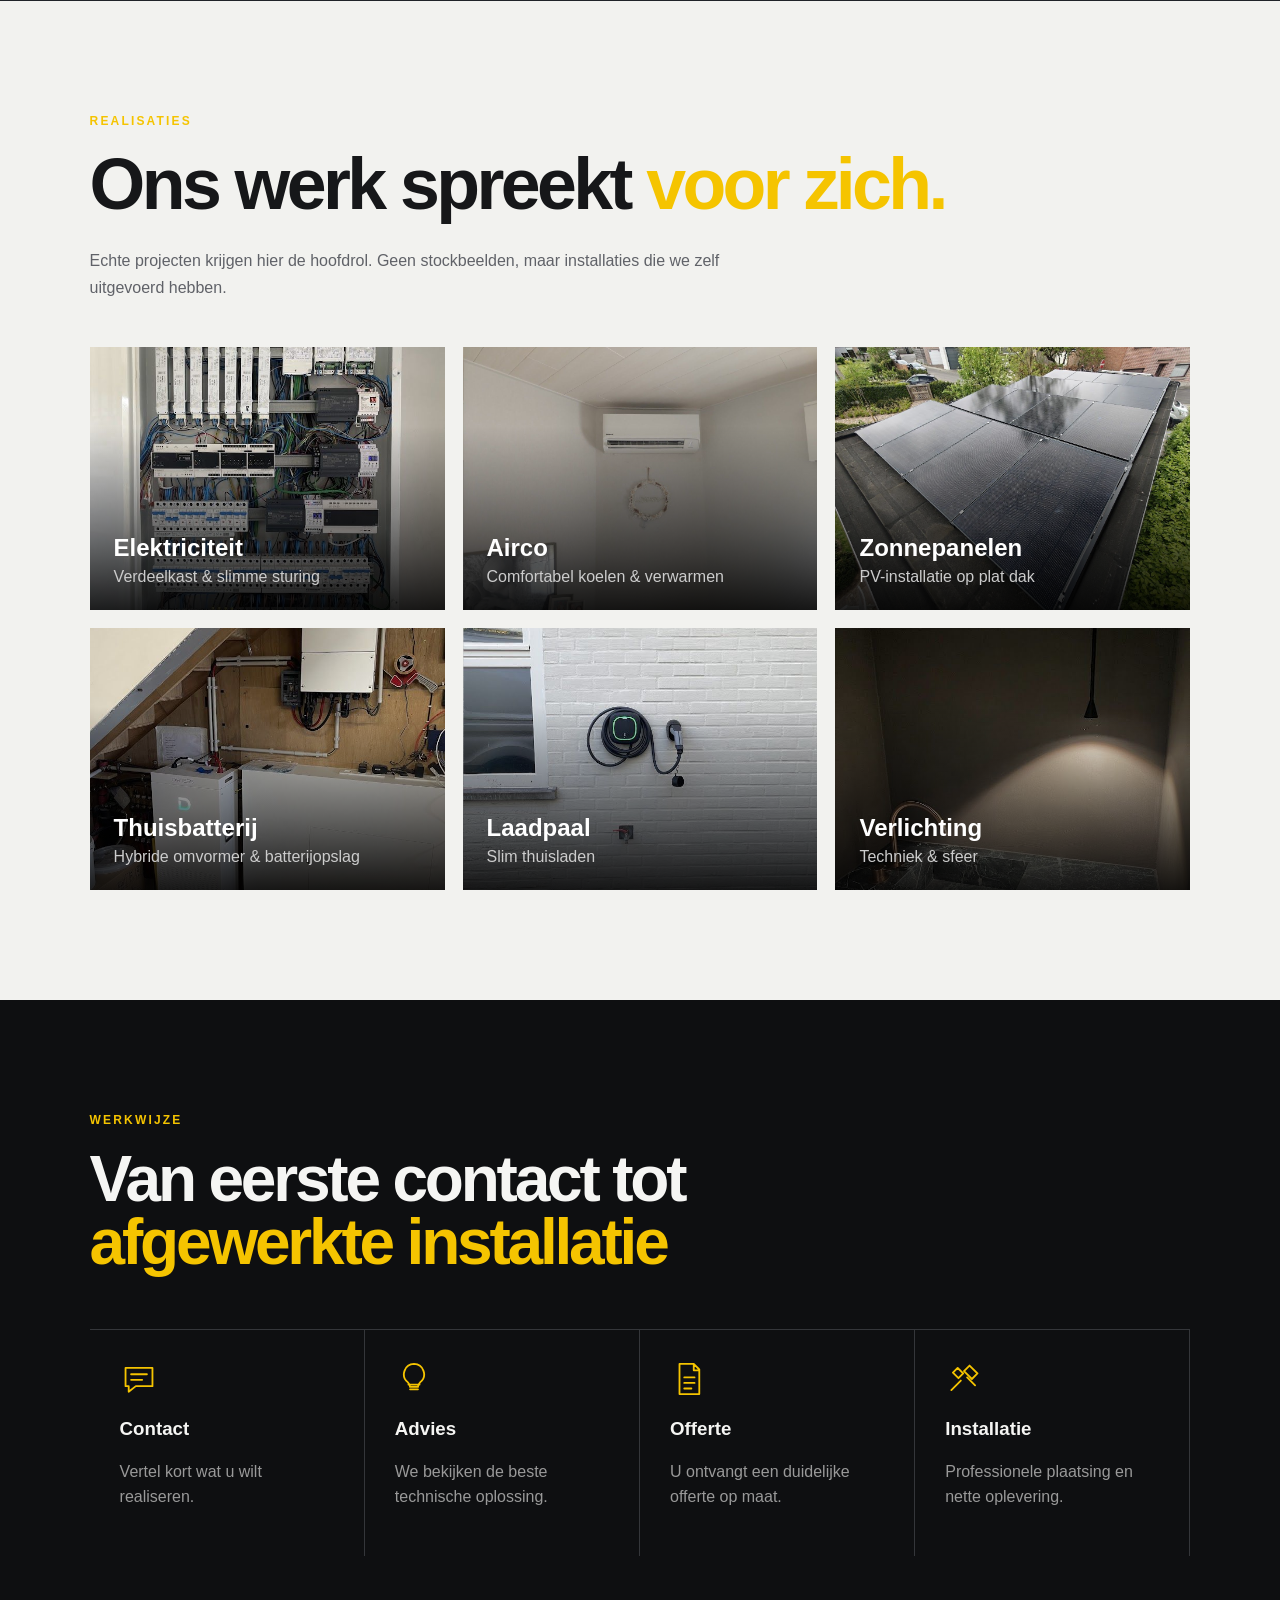
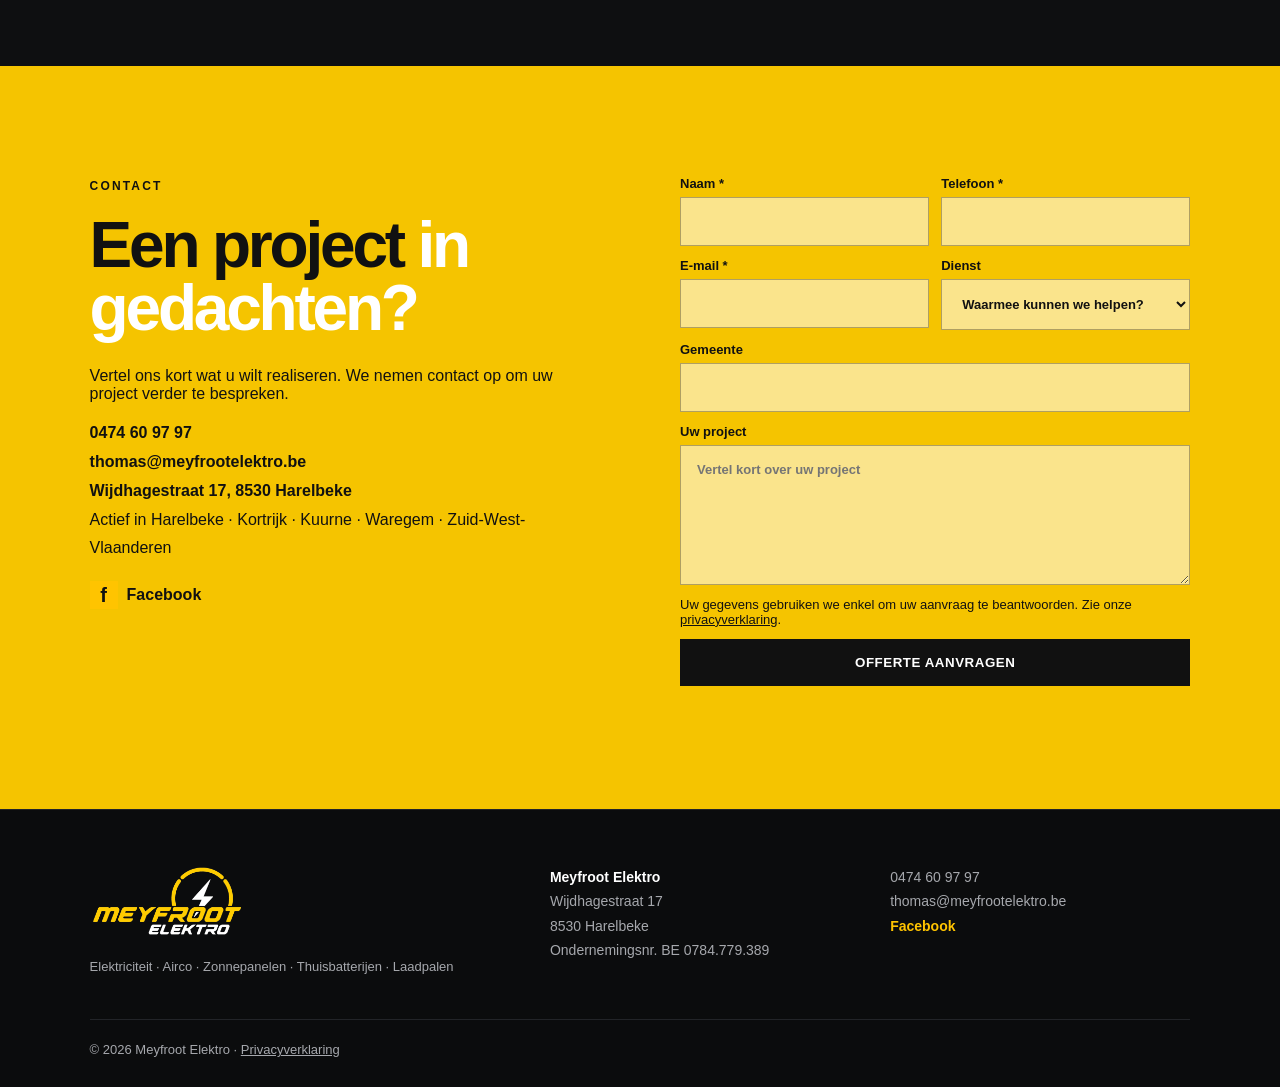
==== commit 15a3b074: "Verbeteringen: mobiel menu, belknop, werkend contactformulier, wettelijke gegevens, privacyverklarin" ====
--- a/index.html
+++ b/index.html
@@ -1,6 +1,6 @@
-<!doctype html><html lang="nl"><head><meta charset="utf-8"><meta name="viewport" content="width=device-width,initial-scale=1"><title>Meyfroot Elektro | Elektricien Harelbeke & Kortrijk</title><meta name="description" content="Elektriciteitswerken, airco, zonnepanelen, thuisbatterijen en laadpalen in Harelbeke, Kortrijk en Zuid-West-Vlaanderen."><link rel="stylesheet" href="style.css"></head><body>
-<header><a class="brand" href="#home"><img src="meyfroot-logo.png" alt="Meyfroot Elektro"></a><nav><a href="#diensten">Diensten</a><a href="realisaties.html">Realisaties</a><a href="#over">Over ons</a><a href="#contact">Contact</a></nav><a class="btn small" href="#contact">Offerte aanvragen</a></header>
-<main id="home"><section class="hero"><div class="hero-copy"><span class="eyebrow">MEYFROOT ELEKTRO · HARELBEKE</span><h1>Elektriciteit, airco & <em>slimme energie</em></h1><p>Vakmanschap voor nieuwbouw, renovatie en energiezuinige installaties. Eén aanspreekpunt van advies en offerte tot plaatsing.</p><div class="actions"><a class="btn" href="#contact">Vraag uw offerte aan</a><a class="ghost" href="realisaties.html">Bekijk realisaties →</a></div><div class="trust"><span>✓ Persoonlijk advies</span><span>✓ Verzorgde plaatsing</span><span>✓ Regio Zuid-West-Vlaanderen</span></div></div><div class="hero-visual"><div class="hero-bolt" aria-hidden="true">ϟ</div><div class="hero-service-grid">
+<!doctype html><html lang="nl"><head><meta charset="utf-8"><meta name="viewport" content="width=device-width,initial-scale=1"><title>Meyfroot Elektro | Elektricien Harelbeke & Kortrijk</title><link rel="canonical" href="https://www.meyfrootelektro.be/"><meta name="description" content="Elektriciteitswerken, airco, zonnepanelen, thuisbatterijen en laadpalen in Harelbeke, Kortrijk en Zuid-West-Vlaanderen."><link rel="stylesheet" href="style.css"><link rel="icon" href="favicon.ico" sizes="any"><link rel="icon" type="image/png" href="favicon.png"><link rel="apple-touch-icon" href="apple-touch-icon.png"><meta name="theme-color" content="#111214"><script type="application/ld+json">{"@context":"https://schema.org","@type":"Electrician","name":"Meyfroot Elektro","url":"https://www.meyfrootelektro.be/","logo":"https://www.meyfrootelektro.be/meyfroot-logo.png","image":"https://www.meyfrootelektro.be/assets/zonnepanelen-hellend.jpg","telephone":"+32474609797","email":"thomas@meyfrootelektro.be","vatID":"BE0784779389","address":{"@type":"PostalAddress","streetAddress":"Wijdhagestraat 17","postalCode":"8530","addressLocality":"Harelbeke","addressCountry":"BE"},"areaServed":["Harelbeke","Kortrijk","Kuurne","Waregem","Zuid-West-Vlaanderen"],"sameAs":["https://www.facebook.com/meyfrootelektro"]}</script><meta property="og:type" content="website"><meta property="og:title" content="Meyfroot Elektro | Elektricien Harelbeke & Kortrijk"><meta property="og:description" content="Elektriciteitswerken, airco, zonnepanelen, thuisbatterijen en laadpalen in Harelbeke, Kortrijk en Zuid-West-Vlaanderen."><meta property="og:image" content="https://www.meyfrootelektro.be/assets/zonnepanelen-hellend.jpg"><meta property="og:locale" content="nl_BE"></head><body>
+<header><a class="brand" href="index.html"><img src="meyfroot-logo.png" alt="Meyfroot Elektro" width="165" height="77"></a><nav id="menu" aria-label="Hoofdmenu"><a href="index.html#diensten">Diensten</a><a href="realisaties.html">Realisaties</a><a href="index.html#over">Over ons</a><a href="index.html#contact">Contact</a><a class="menu-only" href="tel:+32474609797">Bel 0474 60 97 97</a></nav><a class="call" href="tel:+32474609797"><span aria-hidden="true">☎</span> 0474 60 97 97</a><a class="btn small" href="index.html#contact">Offerte aanvragen</a><button class="menu-toggle" type="button" aria-label="Menu openen" aria-expanded="false" aria-controls="menu"><span></span><span></span><span></span></button></header>
+<main id="home"><section class="hero"><div class="hero-copy"><span class="eyebrow">MEYFROOT ELEKTRO · HARELBEKE</span><h1>Elektriciteit, airco & <em>slimme energie</em></h1><p>Vakmanschap voor nieuwbouw, renovatie en energiezuinige installaties. Eén aanspreekpunt van advies en offerte tot plaatsing.</p><div class="actions"><a class="btn" href="#contact">Vraag uw offerte aan</a><a class="ghost" href="realisaties.html">Bekijk realisaties →</a></div><div class="trust"><span>✓ RESCert-gecertificeerd</span><span>✓ Erkend airco-installateur</span><span>✓ Rechtstreeks contact</span><span>✓ Regio Zuid-West-Vlaanderen</span></div></div><div class="hero-visual"><div class="hero-bolt" aria-hidden="true">ϟ</div><div class="hero-service-grid">
 <a href="elektriciteit.html"><span class="mini-icon">⚡</span><b>Elektriciteit</b></a>
 <a href="airco.html"><span class="mini-icon">❄</span><b>Airco</b></a>
 <a href="zonnepanelen.html"><span class="mini-icon">☀</span><b>Zonnepanelen</b></a>
@@ -8,7 +8,8 @@
 <a href="laadpalen.html"><span class="mini-icon svg-mini"><svg viewBox="0 0 48 48" aria-hidden="true"><path d="M15 6h18v36H15zM20 12h8v8h-8zM33 16h4c4 0 6 3 6 7v8c0 3-2 5-5 5s-5-2-5-5"/><path d="M39 14v7M43 14v7"/></svg></span><b>Laadpalen</b></a>
 </div></div></section>
 <section class="section light" id="diensten"><span class="eyebrow dark">ONZE DIENSTEN</span><h2>Alles voor uw woning.<br><em>Eén aanspreekpunt.</em></h2><div class="cards"><article><span class="service-icon" aria-hidden="true"><svg viewBox="0 0 48 48"><path d="M27 4 12 27h11l-2 17 15-24H25z"/></svg></span><h3>Elektriciteit</h3><p>Complete installaties, renovaties, verdeelkasten, verlichting en domotica.</p><a href="elektriciteit.html">Ontdek meer →</a></article><article><span class="service-icon" aria-hidden="true"><svg viewBox="0 0 48 48"><path d="M24 5v38M8 14l32 20M8 34l32-20M17 8l7 7 7-7M17 40l7-7 7 7M7 24h10M31 24h10"/></svg></span><h3>Airco</h3><p>Comfortabel koelen én efficiënt verwarmen, correct gedimensioneerd.</p><a href="airco.html">Ontdek meer →</a></article><article><span class="service-icon" aria-hidden="true"><svg viewBox="0 0 48 48"><circle cx="34" cy="13" r="6"/><path d="M34 2v4M34 20v4M23 13h4M41 13h5M26 5l3 3M39 18l3 3M7 25h27l5 17H3zM9 31h27M7 37h31M16 25l-2 17M26 25l2 17"/></svg></span><h3>Zonnepanelen</h3><p>Een installatie afgestemd op uw dak, verbruik en toekomstplannen.</p><a href="zonnepanelen.html">Ontdek meer →</a></article><article><span class="service-icon" aria-hidden="true"><svg viewBox="0 0 48 48"><rect x="9" y="10" width="27" height="30" rx="2"/><path d="M36 19h4v12h-4M22 16l-6 11h7l-2 8 10-14h-7z"/></svg></span><h3>Thuisbatterijen</h3><p>Gebruik meer van uw eigen zonne-energie met een passende opslagcapaciteit.</p><a href="thuisbatterijen.html">Ontdek meer →</a></article><article><span class="service-icon" aria-hidden="true"><svg viewBox="0 0 48 48"><path d="M17 6v12M31 6v12M13 18h22v6c0 7-5 12-11 12s-11-5-11-12zM24 36v7M17 43h14"/></svg></span><h3>Laadpalen</h3><p>Veilig en slim thuisladen, met load balancing en waar mogelijk zonne-energie.</p><a href="laadpalen.html">Ontdek meer →</a></article></div></section>
-<section class="split" id="over"><div class="real-photo"><img src="assets/elektriciteit-contact-kast-clean.png" alt="Verzorgde elektrische verdeelkast door Meyfroot Elektro"></div><div class="split-copy"><span class="eyebrow">VAN A TOT Z</span><h2>Rechtstreeks contact met <em>uw installateur</em></h2><p>Geen callcenter of tussenpersonen. Bij Meyfroot Elektro hebt u rechtstreeks contact van het eerste gesprek tot de uiteindelijke plaatsing.</p><ul><li>Persoonlijk advies op maat</li><li>Kwalitatieve materialen</li><li>Technisch doordachte oplossingen</li><li>Verzorgde afwerking</li></ul><a class="btn" href="#contact">Bespreek uw project</a></div></section>
+<section class="certs" aria-label="Erkenningen"><div><span class="cert-icon" aria-hidden="true">☀</span><b>RESCert-gecertificeerd</b><small>Zonnepanelen geplaatst door een gecertificeerde installateur</small></div><div><span class="cert-icon" aria-hidden="true">❄</span><b>Erkend voor airco</b><small>Erkende installateur voor koeltechnische installaties</small></div><div><span class="cert-icon" aria-hidden="true">✓</span><b>Keuringsklaar</b><small>Elektrische installaties volgens het AREI</small></div><div><span class="cert-icon" aria-hidden="true">⌂</span><b>Lokaal in Harelbeke</b><small>Snel ter plaatse in Zuid-West-Vlaanderen</small></div></section>
+<section class="split" id="over"><div class="real-photo"><img src="assets/elektriciteit-contact-kast.jpg" alt="Verzorgde elektrische verdeelkast door Meyfroot Elektro"></div><div class="split-copy"><span class="eyebrow">VAN A TOT Z</span><h2>Rechtstreeks contact met <em>uw installateur</em></h2><p>Geen callcenter of tussenpersonen. Bij Meyfroot Elektro hebt u rechtstreeks contact van het eerste gesprek tot de uiteindelijke plaatsing.</p><ul><li>Persoonlijk advies op maat</li><li>RESCert-gecertificeerd voor zonnepanelen en erkend voor airco</li><li>Kwalitatieve materialen</li><li>Technisch doordachte oplossingen</li><li>Verzorgde afwerking</li></ul><a class="btn" href="#contact">Bespreek uw project</a></div></section>
 <section class="section energy"><div><span class="eyebrow">SLIMME ENERGIE</span><h2>Meer halen uit uw <em>eigen energie</em></h2><p>Zonnepanelen, thuisbatterij, laadpaal en EMS werken optimaal wanneer ze als één geheel worden bekeken. Het energiemanagementsysteem stemt productie, verbruik, opslag en laden slim op elkaar af.</p><p class="energy-benefits">Slim sturen · Meer eigen verbruik · Minder netafname</p></div><div class="ems-flow"><b class="ems-core">EMS</b><span>ZONNEPANELEN</span><span>WONING</span><span>THUISBATTERIJ</span><span>LAADPAAL</span></div></section>
 <section class="section light" id="realisaties"><span class="eyebrow dark">REALISATIES</span><h2>Ons werk spreekt <em>voor zich.</em></h2><p class="lead">Echte projecten krijgen hier de hoofdrol. Geen stockbeelden, maar installaties die we zelf uitgevoerd hebben.</p><div class="projects">
 <a class="project-card" href="elektriciteit.html" style="background-image:url('assets/elektriciteit.jpg')"><strong>Elektriciteit</strong><span>Verdeelkast & slimme sturing</span></a>
@@ -19,5 +20,16 @@
 <a class="project-card" href="realisaties.html#verlichting" style="background-image:url('assets/verlichting.jpg')"><strong>Verlichting</strong><span>Techniek & sfeer</span></a>
 </div></section>
 <section class="process"><span class="eyebrow">WERKWIJZE</span><h2>Van eerste contact tot <em>afgewerkte installatie</em></h2><div class="steps"><div><span class="step-icon" aria-hidden="true"><svg viewBox="0 0 48 48"><path d="M7 10h34v23H20l-9 7v-7H7z"/><path d="M14 18h20M14 25h14"/></svg></span><h3>Contact</h3><p>Vertel kort wat u wilt realiseren.</p></div><div><span class="step-icon" aria-hidden="true"><svg viewBox="0 0 48 48"><path d="M17 31h14M19 37h10M24 5a13 13 0 0 0-8 23c2 2 3 4 3 6h10c0-2 1-4 3-6A13 13 0 0 0 24 5z"/></svg></span><h3>Advies</h3><p>We bekijken de beste technische oplossing.</p></div><div><span class="step-icon" aria-hidden="true"><svg viewBox="0 0 48 48"><path d="M12 5h18l7 7v31H12zM30 5v8h7M18 22h13M18 29h13M18 36h9"/></svg></span><h3>Offerte</h3><p>U ontvangt een duidelijke offerte op maat.</p></div><div><span class="step-icon" aria-hidden="true"><svg viewBox="0 0 48 48"><path d="m8 38 12-12M16 10l7 7-6 6-7-7zM28 22l10 10M31 7l10 10-7 7-10-10z"/></svg></span><h3>Installatie</h3><p>Professionele plaatsing en nette oplevering.</p></div></div></section>
-<section class="contact" id="contact"><div><span class="eyebrow dark">CONTACT</span><h2>Een project <em>in gedachten?</em></h2><p>Vertel ons kort wat u wilt realiseren. We nemen contact op om uw project verder te bespreken.</p><p class="details"><a href="tel:+32474609797">0474 60 97 97</a><br><a href="mailto:thomas@meyfrootelektro.be">thomas@meyfrootelektro.be</a><br>Harelbeke · Kortrijk · Kuurne · Waregem · Zuid-West-Vlaanderen</p><p class="social-links"><a href="https://www.facebook.com/meyfrootelektro" target="_blank" rel="noopener" aria-label="Meyfroot Elektro op Facebook"><span class="social-icon">f</span> Facebook</a></p></div><form action="mailto:thomas@meyfrootelektro.be" method="post" enctype="text/plain"><input name="naam" placeholder="Naam"><input name="telefoon" placeholder="Telefoon"><input name="email" type="email" placeholder="E-mail"><select name="dienst"><option>Waarmee kunnen we helpen?</option><option>Elektriciteit</option><option>Airco</option><option>Zonnepanelen</option><option>Thuisbatterij</option><option>Laadpaal</option></select><textarea name="project" placeholder="Vertel kort over uw project"></textarea><button class="btn">Offerte aanvragen</button></form></section></main>
-<footer><img src="meyfroot-logo.png" alt="Meyfroot Elektro"><a class="footer-social" href="https://www.facebook.com/meyfrootelektro" target="_blank" rel="noopener" aria-label="Meyfroot Elektro op Facebook">Facebook</a><p>© 2026 Meyfroot Elektro · Harelbeke</p></footer></body></html>
+<section class="contact" id="contact"><div><span class="eyebrow dark">CONTACT</span><h2>Een project <em>in gedachten?</em></h2><p>Vertel ons kort wat u wilt realiseren. We nemen contact op om uw project verder te bespreken.</p><p class="details"><a href="tel:+32474609797">0474 60 97 97</a><br><a href="mailto:thomas@meyfrootelektro.be">thomas@meyfrootelektro.be</a><br>Wijdhagestraat 17, 8530 Harelbeke<br><span class="regions">Actief in Harelbeke · Kortrijk · Kuurne · Waregem · Zuid-West-Vlaanderen</span></p><p class="social-links"><a href="https://www.facebook.com/meyfrootelektro" target="_blank" rel="noopener" aria-label="Meyfroot Elektro op Facebook"><span class="social-icon">f</span> Facebook</a></p></div><form id="offerte-form" action="https://formsubmit.co/thomas@meyfrootelektro.be" method="POST">
+<input type="hidden" name="_subject" value="Nieuwe offerteaanvraag via meyfrootelektro.be"><input type="hidden" name="_template" value="table"><input type="hidden" name="_captcha" value="false"><input type="hidden" name="_next" value="https://www.meyfrootelektro.be/bedankt.html"><input type="text" name="_honey" class="hp" tabindex="-1" autocomplete="off" aria-hidden="true">
+<label><span>Naam *</span><input name="naam" autocomplete="name" required></label>
+<label><span>Telefoon *</span><input name="telefoon" type="tel" autocomplete="tel" required></label>
+<label><span>E-mail *</span><input name="email" type="email" autocomplete="email" required></label>
+<label><span>Dienst</span><select name="dienst"><option value="">Waarmee kunnen we helpen?</option><option>Elektriciteit</option><option>Airco</option><option>Zonnepanelen</option><option>Thuisbatterij</option><option>Laadpaal</option><option>Combinatie / anders</option></select></label>
+<label class="wide"><span>Gemeente</span><input name="gemeente" autocomplete="address-level2"></label>
+<label class="wide"><span>Uw project</span><textarea name="project" placeholder="Vertel kort over uw project"></textarea></label>
+<p class="form-note">Uw gegevens gebruiken we enkel om uw aanvraag te beantwoorden. Zie onze <a href="privacy.html">privacyverklaring</a>.</p>
+<button class="btn" type="submit">Offerte aanvragen</button><p class="form-status" role="status" aria-live="polite"></p></form></section></main>
+<footer><div class="footer-grid"><div><img src="meyfroot-logo.png" alt="Meyfroot Elektro" width="155" height="72"><p>Elektriciteit · Airco · Zonnepanelen · Thuisbatterijen · Laadpalen</p></div><div><b>Meyfroot Elektro</b><br>Wijdhagestraat 17<br>8530 Harelbeke<br>Ondernemingsnr. BE 0784.779.389</div><div><a href="tel:+32474609797">0474 60 97 97</a><br><a href="mailto:thomas@meyfrootelektro.be">thomas@meyfrootelektro.be</a><br><a class="footer-social" href="https://www.facebook.com/meyfrootelektro" target="_blank" rel="noopener">Facebook</a></div></div><p class="footer-legal">© 2026 Meyfroot Elektro · <a href="privacy.html">Privacyverklaring</a></p></footer>
+<div class="mobile-cta"><a href="tel:+32474609797">☎ Bellen</a><a href="index.html#contact">Offerte aanvragen</a></div>
+<script src="script.js" defer></script></body></html>
--- a/style.css
+++ b/style.css
@@ -84,3 +84,94 @@
   .hero-service-grid b{font-size:14px;white-space:normal}
   .hero-service-grid .service-icon{font-size:24px}
 }
+
+/* V16 - mobiel menu, belknop, footer, formulier, erkenningen, dienstpagina's */
+header{gap:24px}
+header .call{font-weight:800;font-size:14px;color:var(--y);white-space:nowrap}
+header .call:hover{color:#fff}
+nav .menu-only{display:none}
+.menu-toggle{display:none;background:none;border:1px solid #3b3e43;width:46px;height:46px;padding:12px 11px;cursor:pointer;flex-direction:column;justify-content:space-between}
+.menu-toggle span{display:block;height:2px;background:#fff;transition:.2s}
+header.menu-open .menu-toggle span:nth-child(1){transform:translateY(9px) rotate(45deg)}
+header.menu-open .menu-toggle span:nth-child(2){opacity:0}
+header.menu-open .menu-toggle span:nth-child(3){transform:translateY(-9px) rotate(-45deg)}
+@media(max-width:1100px){header .call{display:none}}
+@media(max-width:900px){
+  header nav{display:none}
+  .menu-toggle{display:flex;margin-left:12px}
+  header .btn.small{margin-left:auto}
+  header.menu-open nav{display:flex;flex-direction:column;gap:0;position:absolute;top:100%;left:0;right:0;background:#111214;border-bottom:1px solid #2b2d31;padding:8px 0}
+  header.menu-open nav a{padding:16px max(5vw,22px);font-size:17px;font-weight:700;border-top:1px solid #222428}
+  nav .menu-only{display:block;color:var(--y)}
+}
+@media(max-width:580px){
+  header{height:72px}
+  header .btn.small{display:none}
+  .menu-toggle{margin-left:auto}
+  .mobile-cta{display:grid}
+  body{padding-bottom:64px}
+}
+.mobile-cta{display:none;position:fixed;left:0;right:0;bottom:0;z-index:30;grid-template-columns:1fr 1fr;box-shadow:0 -6px 20px rgba(0,0,0,.35)}
+.mobile-cta a{padding:20px 10px;text-align:center;font-weight:800;text-transform:uppercase;font-size:13px;letter-spacing:.04em;background:var(--y);color:#111}
+.mobile-cta a:last-child{background:#111214;color:#fff}
+
+/* Hero met echte foto */
+.hero-visual{background:linear-gradient(rgba(12,13,15,.35),rgba(12,13,15,.6)),url('assets/zonnepanelen-hellend.jpg') center/cover no-repeat}
+.hero-visual:before,.hero-visual:after,.hero-bolt{display:none}
+.hero-service-grid a{background:rgba(14,15,17,.78)}
+
+/* Erkenningen */
+.certs{display:grid;grid-template-columns:repeat(4,1fr);background:#111214;border-top:1px solid #2b2d31;border-bottom:1px solid #2b2d31}
+.certs div{padding:38px 7vw 38px 34px;display:flex;flex-direction:column;gap:8px;border-right:1px solid #2b2d31}
+.certs div:first-child{padding-left:7vw}.certs div:last-child{border-right:0}
+.cert-icon{color:var(--y);font-size:26px;line-height:1}
+.certs b{font-size:17px}.certs small{color:var(--muted);font-size:14px;line-height:1.5}
+@media(max-width:900px){.certs{grid-template-columns:1fr 1fr}.certs div,.certs div:first-child{padding:30px 7vw}.certs div:nth-child(2){border-right:0}.certs div:nth-child(-n+2){border-bottom:1px solid #2b2d31}}
+@media(max-width:580px){.certs div,.certs div:first-child{padding:24px 22px}}
+
+/* Contactformulier */
+.contact form label{display:flex;flex-direction:column;gap:6px;font-size:13px;font-weight:700}
+.contact form label.wide,.contact form .form-note,.contact form .form-status{grid-column:1/-1}
+.contact input,.contact select,.contact textarea{width:100%}
+.contact input:focus,.contact select:focus,.contact textarea:focus{outline:2px solid #111;background:#fff}
+.hp{position:absolute!important;left:-9999px!important;width:1px;height:1px;opacity:0}
+.form-note{margin:0;font-size:13px}.form-note a{text-decoration:underline}
+.form-status{margin:0;font-weight:700;min-height:1px}
+.form-status.ok{background:#111;color:#fff;padding:16px}
+.form-status.err{background:#fff;color:#a40000;padding:16px}.form-status.err a{text-decoration:underline}
+.contact button:disabled{opacity:.6;cursor:wait}
+.regions{font-weight:400}
+@media(max-width:580px){.contact form label{grid-column:auto}}
+
+/* Footer */
+footer{display:block;padding:55px 7vw 30px;background:#0b0c0d;color:#a6a8ad;border-top:1px solid #222428}
+.footer-grid{display:grid;grid-template-columns:1.4fr 1fr 1fr;gap:40px;line-height:1.75;font-size:14px}
+.footer-grid b{color:#fff}.footer-grid a:hover{color:var(--y)}
+.footer-grid p{margin:12px 0 0;font-size:13px}
+footer .footer-social{margin-left:0}
+.footer-legal{margin:40px 0 0;padding-top:22px;border-top:1px solid #222428;font-size:13px}
+.footer-legal a{text-decoration:underline}
+@media(max-width:760px){.footer-grid{grid-template-columns:1fr;gap:26px}}
+@media(max-width:580px){footer{padding:40px 22px 26px}}
+
+/* Dienstpagina's */
+.service-info-grid{display:grid;grid-template-columns:1.1fr .9fr;gap:60px;align-items:start}
+.service-info-grid p{margin-top:0}
+.checklist{list-style:none;margin:0;padding:0;display:grid;gap:12px}
+.checklist li{background:#fff;border:1px solid #e1e1dc;padding:16px 18px 16px 48px;position:relative;font-weight:700;line-height:1.4}
+.checklist li:before{content:"✓";position:absolute;left:18px;top:15px;color:#111;background:var(--y);width:20px;height:20px;display:grid;place-items:center;font-size:12px}
+.cert-box{margin-top:28px;background:#111214;color:#fff;padding:22px 24px;display:flex;flex-direction:column;gap:8px;border-left:4px solid var(--y)}
+.cert-box b{color:var(--y)}.cert-box span{color:#c6c7ca;line-height:1.6}
+@media(max-width:900px){.service-info-grid{grid-template-columns:1fr;gap:34px}}
+
+/* Tekstpagina's (privacy, bedankt) */
+.text-page{max-width:820px;margin:0 auto;padding:90px 7vw 100px}
+.text-page h1{font-size:clamp(40px,6vw,72px);line-height:1;letter-spacing:-.04em;margin:16px 0 30px}
+.text-page h1 em{font-style:normal;color:var(--y)}
+.text-page h2{font-size:22px;margin:40px 0 10px;color:var(--y)}
+.text-page p{color:#c6c7ca;line-height:1.75}
+.text-page p a{text-decoration:underline}.text-page .btn{text-decoration:none}
+.text-page .muted{color:#777;font-size:13px;margin-top:40px}
+.thanks{min-height:55vh}
+.service-hero h1{font-size:clamp(46px,5.6vw,80px);line-height:.98;letter-spacing:-.05em;margin:18px 0 24px}
+.service-hero p{font-size:18px;line-height:1.65;color:#c6c7ca;max-width:620px}
